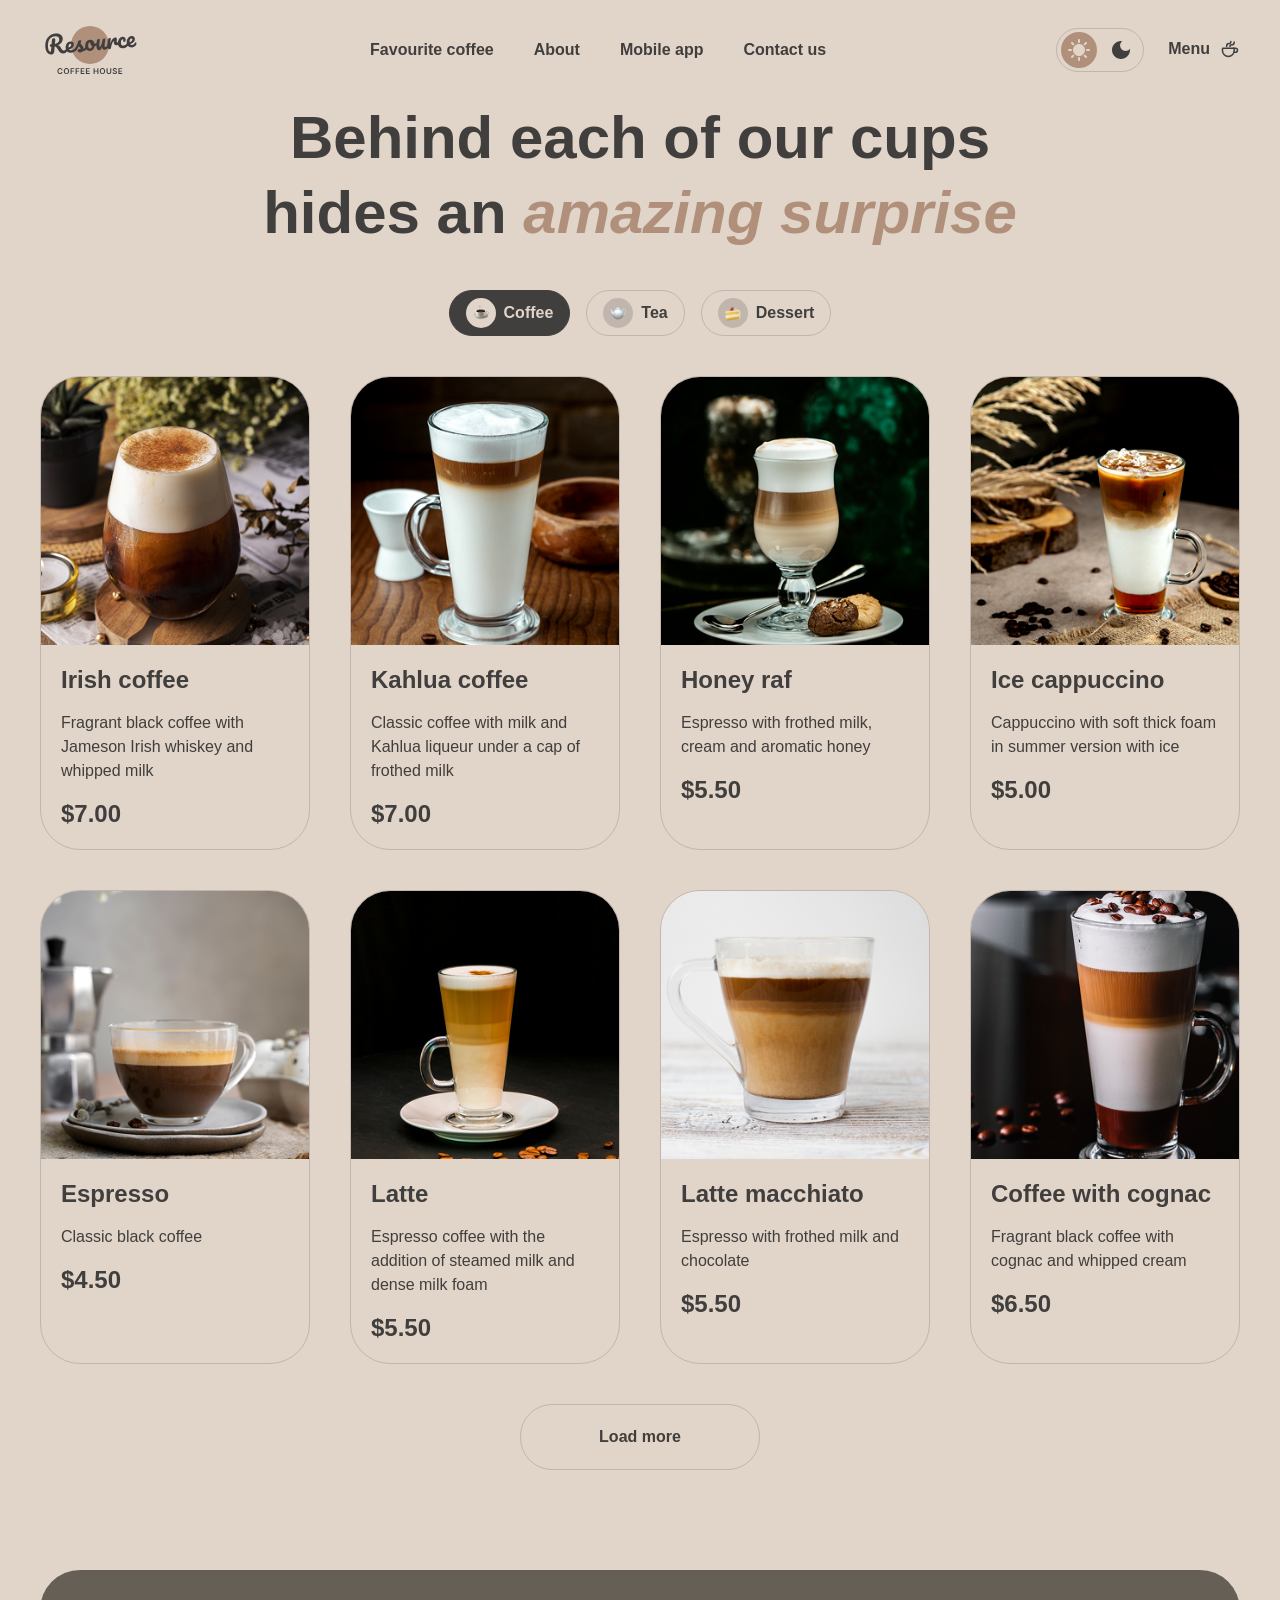
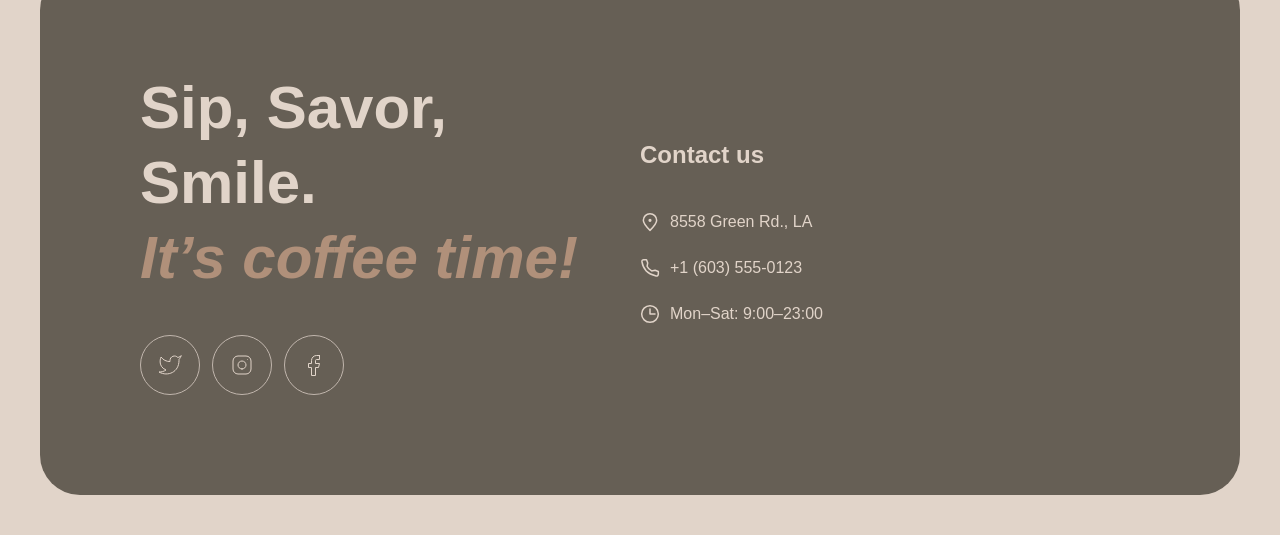
==== catalog.html @ 7840771e "feat: add theme switcher" ====
<!doctype html>
<html lang="en">
  <head>
    <meta charset="UTF-8" />
    <meta name="viewport" content="width=device-width, initial-scale=1.0" />
    <title>Menu</title>
    <link rel="icon" href="favicon.png" type="image/png" />
    <script>
      document.documentElement.dataset.theme =
        localStorage.getItem("theme") ??
        (matchMedia("(prefers-color-scheme: dark)").matches ? "dark" : "light");
    </script>

    <link rel="stylesheet" href="styles/modern-normalize.css" />
    <link rel="stylesheet" href="styles/style.css" />
  </head>
  <body>
    <header class="header container">
      <a href="index.html" class="header_logo">
        <img
          class="header_logo_light"
          src="assets/header/logo-light.svg"
          alt="Coffee House Logo"
        />
        <img
          class="header_logo_dark"
          src="assets/header/logo-dark.svg"
          alt=""
        />
      </a>

      <nav class="header_nav">
        <ul class="header_nav_list">
          <li class="header_nav_item">
            <a href="index.html#favorite-coffee" class="header_nav_link"
              >Favourite coffee</a
            >
          </li>
          <li class="header_nav_item">
            <a href="index.html#about" class="header_nav_link">About</a>
          </li>
          <li class="header_nav_item">
            <a href="index.html#mobile-app" class="header_nav_link"
              >Mobile app</a
            >
          </li>
          <li class="header_nav_item">
            <a href="index.html#contacts" class="header_nav_link">Contact us</a>
          </li>
        </ul>
      </nav>

      <div class="header_controls">
        <div
          class="header_theme_switcher"
          role="radiogroup"
          aria-label="Color theme"
        >
          <button
            type="button"
            role="radio"
            aria-checked="true"
            class="header_theme_switcher_btn light_theme_btn"
            aria-label="Light theme"
          >
            <svg
              width="22"
              height="22"
              viewBox="0 0 22 22"
              fill="none"
              xmlns="http://www.w3.org/2000/svg"
            >
              <path
                d="M10 3V1C10 0.45 10.45 0 11 0C11.55 0 12 0.45 12 1V3C12 3.55 11.55 4 11 4C10.45 4 10 3.55 10 3ZM17.36 6.05L18.77 4.63C19.16 4.24 19.16 3.61 18.77 3.22C18.38 2.83 17.75 2.83 17.36 3.22L15.95 4.64C15.56 5.03 15.56 5.66 15.95 6.05C16.34 6.44 16.97 6.44 17.36 6.05ZM21 10H19C18.45 10 18 10.45 18 11C18 11.55 18.45 12 19 12H21C21.55 12 22 11.55 22 11C22 10.45 21.55 10 21 10ZM11 18C10.45 18 10 18.45 10 19V21C10 21.55 10.45 22 11 22C11.55 22 12 21.55 12 21V19C12 18.45 11.55 18 11 18ZM4.64 6.05L3.22 4.64C2.83 4.25 2.83 3.61 3.22 3.23C3.61 2.85 4.25 2.84 4.63 3.23L6.04 4.64C6.43 5.03 6.43 5.67 6.04 6.05C5.65 6.43 5.02 6.44 4.64 6.05ZM15.95 15.95C15.56 16.34 15.56 16.98 15.95 17.36L17.36 18.77C17.75 19.16 18.39 19.16 18.77 18.77C19.16 18.38 19.16 17.74 18.77 17.36L17.36 15.95C16.98 15.56 16.34 15.56 15.95 15.95ZM1 12H3C3.55 12 4 11.55 4 11C4 10.45 3.55 10 3 10H1C0.45 10 0 10.45 0 11C0 11.55 0.45 12 1 12ZM4.64 18.78L6.05 17.37C6.44 16.98 6.44 16.34 6.05 15.96C5.66 15.58 5.02 15.57 4.64 15.96L3.23 17.37C2.84 17.76 2.84 18.4 3.23 18.78C3.61 19.17 4.25 19.17 4.64 18.78ZM11 5C7.69 5 5 7.69 5 11C5 14.31 7.69 17 11 17C14.31 17 17 14.31 17 11C17 7.69 14.31 5 11 5Z"
                fill="currentColor"
              />
            </svg>
          </button>
          <button
            type="button"
            role="radio"
            aria-checked="false"
            class="header_theme_switcher_btn dark_theme_btn"
            aria-label="Dark theme"
          >
            <svg
              width="18"
              height="18"
              viewBox="0 0 18 18"
              fill="none"
              xmlns="http://www.w3.org/2000/svg"
            >
              <path
                d="M9 0C4.03 0 0 4.03 0 9C0 13.97 4.03 18 9 18C13.97 18 18 13.97 18 9C18 8.54 17.96 8.08 17.9 7.64C16.92 9.01 15.32 9.9 13.5 9.9C10.52 9.9 8.1 7.48 8.1 4.5C8.1 2.69 8.99 1.08 10.36 0.0999999C9.92 0.0399999 9.46 0 9 0Z"
                fill="currentColor"
              />
            </svg>
          </button>
        </div>

        <a href="catalog.html" class="header_menu_btn">
          <span class="menu_btn_text">Menu</span>
          <svg
            xmlns="http://www.w3.org/2000/svg"
            width="20"
            height="20"
            viewBox="0 0 20 20"
            fill="none"
          >
            <path
              d="M14.167 9.76667V11.6667C14.167 14.8883 11.5553 17.5 8.33366 17.5C5.112 17.5 2.50033 14.8883 2.50033 11.6667V9.76667C2.50033 9.4353 2.76896 9.16667 3.10033 9.16667H13.567C13.8984 9.16667 14.167 9.4353 14.167 9.76667Z"
              stroke="currentColor"
              stroke-width="1.5"
              stroke-linecap="round"
              stroke-linejoin="round"
            />
            <path
              d="M10.0003 7.50008C10.0003 6.66675 10.5956 5.83341 11.786 5.83341C13.101 5.83341 14.167 4.76743 14.167 3.45246V2.91675"
              stroke="currentColor"
              stroke-width="1.5"
              stroke-linecap="round"
              stroke-linejoin="round"
            />
            <path
              d="M6.66634 7.5V7.08333C6.66634 5.70262 7.78563 4.58333 9.16634 4.58333C10.0868 4.58333 10.833 3.83714 10.833 2.91667V2.5"
              stroke="currentColor"
              stroke-width="1.5"
              stroke-linecap="round"
              stroke-linejoin="round"
            />
            <path
              d="M13.333 9.16675H15.4163C16.5669 9.16675 17.4997 10.0995 17.4997 11.2501C17.4997 12.4007 16.5669 13.3334 15.4163 13.3334H14.1663"
              stroke="currentColor"
              stroke-width="1.5"
              stroke-linecap="round"
              stroke-linejoin="round"
            />
          </svg>
        </a>

        <button type="button" class="header_burger_btn" aria-label="Open menu">
          <svg
            width="42"
            height="42"
            viewBox="1 1 42 42"
            fill="none"
            xmlns="http://www.w3.org/2000/svg"
          >
            <path
              d="M14 18H30"
              stroke="currentColor"
              stroke-width="1.5"
              stroke-linecap="round"
              stroke-linejoin="round"
            />
            <path
              d="M14 26H30"
              stroke="currentColor"
              stroke-width="1.5"
              stroke-linecap="round"
              stroke-linejoin="round"
            />
          </svg>
        </button>
      </div>
    </header>

    <main class="main container">
      <section class="catalog">
        <h1 class="catalog_title">
          Behind each of our cups hides an
          <em class="accent">amazing surprise</em>
        </h1>
        <div class="catalog_tabs" role="tablist" aria-label="Menu categories">
          <button type="button" class="tab" role="tab" aria-selected="true">
            <span class="tab_icon"><img src="assets/menu/icons/coffee.png" alt="" /></span>
            Coffee
          </button>
          <button type="button" class="tab" role="tab" aria-selected="false">
            <span class="tab_icon"><img src="assets/menu/icons/tea.png" alt="" /></span>
            Tea
          </button>
          <button type="button" class="tab" role="tab" aria-selected="false">
            <span class="tab_icon"><img src="assets/menu/icons/dessert.png" alt="" /></span>
            Dessert
          </button>
        </div>
        <div class="catalog_grid">
          <article class="card">
            <img
              class="card_img"
              src="assets/menu/coffee-1.png"
              alt="Irish coffee"
            />
            <h3 class="card_name">Irish coffee</h3>
            <p class="card_text">
              Fragrant black coffee with Jameson Irish whiskey and whipped milk
            </p>
            <p class="card_price">$7.00</p>
          </article>
          <article class="card">
            <img
              class="card_img"
              src="assets/menu/coffee-2.png"
              alt="Kahlua coffee"
            />
            <h3 class="card_name">Kahlua coffee</h3>
            <p class="card_text">
              Classic coffee with milk and Kahlua liqueur under a cap of frothed
              milk
            </p>
            <p class="card_price">$7.00</p>
          </article>
          <article class="card">
            <img
              class="card_img"
              src="assets/menu/coffee-3.png"
              alt="Honey raf"
            />
            <h3 class="card_name">Honey raf</h3>
            <p class="card_text">
              Espresso with frothed milk, cream and aromatic honey
            </p>
            <p class="card_price">$5.50</p>
          </article>
          <article class="card">
            <img
              class="card_img"
              src="assets/menu/coffee-4.png"
              alt="Ice cappuccino"
            />
            <h3 class="card_name">Ice cappuccino</h3>
            <p class="card_text">
              Cappuccino with soft thick foam in summer version with ice
            </p>
            <p class="card_price">$5.00</p>
          </article>
          <article class="card">
            <img
              class="card_img"
              src="assets/menu/coffee-5.png"
              alt="Espresso"
            />
            <h3 class="card_name">Espresso</h3>
            <p class="card_text">Classic black coffee</p>
            <p class="card_price">$4.50</p>
          </article>
          <article class="card">
            <img class="card_img" src="assets/menu/coffee-6.png" alt="Latte" />
            <h3 class="card_name">Latte</h3>
            <p class="card_text">
              Espresso coffee with the addition of steamed milk and dense milk
              foam
            </p>
            <p class="card_price">$5.50</p>
          </article>
          <article class="card">
            <img
              class="card_img"
              src="assets/menu/coffee-7.png"
              alt="Latte macchiato"
            />
            <h3 class="card_name">Latte macchiato</h3>
            <p class="card_text">Espresso with frothed milk and chocolate</p>
            <p class="card_price">$5.50</p>
          </article>
          <article class="card">
            <img
              class="card_img"
              src="assets/menu/coffee-8.png"
              alt="Coffee with cognac"
            />
            <h3 class="card_name">Coffee with cognac</h3>
            <p class="card_text">
              Fragrant black coffee with cognac and whipped cream
            </p>
            <p class="card_price">$6.50</p>
          </article>
        </div>
        <button type="button" class="catalog_more">Load more</button>
      </section>
    </main>

    <footer class="footer" id="contacts">
      <div class="first_column">
        <div class="title">Sip, Savor, Smile.</div>
        <div class="sub_title">It’s coffee time!</div>

        <ul class="social_list">
          <li class="social_item">
            <a
              href="https://twitter.com"
              target="_blank"
              aria-label="Twitter"
              class="social_link"
              ><svg
                xmlns="http://www.w3.org/2000/svg"
                width="24"
                height="24"
                viewBox="0 0 24 24"
                fill="none"
              >
                <path
                  d="M23 3.01006C23 3.01006 20.9821 4.20217 19.86 4.54006C19.2577 3.84757 18.4573 3.35675 17.567 3.13398C16.6767 2.91122 15.7395 2.96725 14.8821 3.29451C14.0247 3.62177 13.2884 4.20446 12.773 4.96377C12.2575 5.72309 11.9877 6.62239 12 7.54006V8.54006C10.2426 8.58562 8.50127 8.19587 6.93101 7.4055C5.36074 6.61513 4.01032 5.44869 3 4.01006C3 4.01006 -1 13.0101 8 17.0101C5.94053 18.408 3.48716 19.109 1 19.0101C10 24.0101 21 19.0101 21 7.51006C20.9991 7.23151 20.9723 6.95365 20.92 6.68006C21.9406 5.67355 23 3.01006 23 3.01006Z"
                  stroke="#E1D4C9"
                  stroke-linecap="round"
                  stroke-linejoin="round"
                /></svg
            ></a>
          </li>
          <li class="social_item">
            <a
              href="https://www.instagram.com"
              target="_blank"
              aria-label="Instagram"
              class="social_link"
              ><svg
                xmlns="http://www.w3.org/2000/svg"
                width="24"
                height="24"
                viewBox="0 0 24 24"
                fill="none"
              >
                <path
                  d="M12 16C14.2091 16 16 14.2091 16 12C16 9.79086 14.2091 8 12 8C9.79086 8 8 9.79086 8 12C8 14.2091 9.79086 16 12 16Z"
                  stroke="#E1D4C9"
                  stroke-linecap="round"
                  stroke-linejoin="round"
                />
                <path
                  d="M3 16V8C3 5.23858 5.23858 3 8 3H16C18.7614 3 21 5.23858 21 8V16C21 18.7614 18.7614 21 16 21H8C5.23858 21 3 18.7614 3 16Z"
                  stroke="#E1D4C9"
                />
                <path
                  d="M17.5 6.51L17.51 6.49889"
                  stroke="#E1D4C9"
                  stroke-linecap="round"
                  stroke-linejoin="round"
                /></svg
            ></a>
          </li>
          <li class="social_item">
            <a
              href="https://www.facebook.com"
              target="_blank"
              aria-label="Facebook"
              class="social_link"
              ><svg
                xmlns="http://www.w3.org/2000/svg"
                width="12"
                height="21"
                viewBox="0 0 12 21"
                fill="none"
              >
                <path
                  d="M11.5 0.5H8.5C7.17392 0.5 5.90215 1.02678 4.96447 1.96447C4.02678 2.90215 3.5 4.17392 3.5 5.5V8.5H0.5V12.5H3.5V20.5H7.5V12.5H10.5L11.5 8.5H7.5V5.5C7.5 5.23478 7.60536 4.98043 7.79289 4.79289C7.98043 4.60536 8.23478 4.5 8.5 4.5H11.5V0.5Z"
                  stroke="#E1D4C9"
                  stroke-linecap="round"
                  stroke-linejoin="round"
                /></svg
            ></a>
          </li>
        </ul>
      </div>
      <div class="second_column">
        <div class="contacts_title">Contact us</div>
        <ul class="contacts_list">
          <li class="contacts_item">
            <a
              href="https://maps.google.com/?q=8558+Green+Rd.,+LA"
              target="_blank"
              class="contacts_link"
              ><svg
                xmlns="http://www.w3.org/2000/svg"
                width="20"
                height="20"
                viewBox="0 0 20 20"
                fill="none"
              >
                <path
                  d="M16.6663 8.33329C16.6663 12.0152 9.99967 18.3333 9.99967 18.3333C9.99967 18.3333 3.33301 12.0152 3.33301 8.33329C3.33301 4.65139 6.31778 1.66663 9.99967 1.66663C13.6816 1.66663 16.6663 4.65139 16.6663 8.33329Z"
                  stroke="#E1D4C9"
                  stroke-width="1.5"
                />
                <path
                  d="M10.0003 9.16667C10.4606 9.16667 10.8337 8.79357 10.8337 8.33333C10.8337 7.8731 10.4606 7.5 10.0003 7.5C9.54009 7.5 9.16699 7.8731 9.16699 8.33333C9.16699 8.79357 9.54009 9.16667 10.0003 9.16667Z"
                  fill="#E1D4C9"
                  stroke="#E1D4C9"
                  stroke-width="1.5"
                  stroke-linecap="round"
                  stroke-linejoin="round"
                />
              </svg>
              <span class="contacts_text">8558 Green Rd., LA</span></a
            >
          </li>
          <li class="contacts_item">
            <a href="tel:+380000000000" class="contacts_link"
              ><svg
                xmlns="http://www.w3.org/2000/svg"
                width="20"
                height="20"
                viewBox="0 0 20 20"
                fill="none"
              >
                <path
                  d="M15.0984 12.2516L11.6665 12.9166C9.34845 11.7531 7.91654 10.4166 7.08321 8.33329L7.72483 4.89154L6.51197 1.66663L3.72946 1.66663C2.60191 1.66663 1.71466 2.59958 1.90108 3.71161C2.29888 6.08454 3.37231 10.0391 6.24987 12.9166C9.27338 15.9401 13.5661 17.3318 16.1378 17.9288C17.299 18.1983 18.3332 17.2908 18.3332 16.0988L18.3332 13.4843L15.0984 12.2516Z"
                  stroke="#E1D4C9"
                  stroke-width="1.5"
                  stroke-linecap="round"
                  stroke-linejoin="round"
                /></svg
              ><span class="contacts_text">+1 (603) 555-0123</span></a
            >
          </li>
          <li class="contacts_item">
            <svg
              xmlns="http://www.w3.org/2000/svg"
              width="20"
              height="20"
              viewBox="0 0 20 20"
              fill="none"
            >
              <g clip-path="url(#clip0_217_1736)">
                <path
                  d="M10 5L10 10L15 10"
                  stroke="#E1D4C9"
                  stroke-width="1.5"
                  stroke-linecap="round"
                  stroke-linejoin="round"
                />
                <path
                  d="M10.0003 18.3333C14.6027 18.3333 18.3337 14.6023 18.3337 9.99996C18.3337 5.39759 14.6027 1.66663 10.0003 1.66663C5.39795 1.66663 1.66699 5.39759 1.66699 9.99996C1.66699 14.6023 5.39795 18.3333 10.0003 18.3333Z"
                  stroke="#E1D4C9"
                  stroke-width="1.5"
                  stroke-linecap="round"
                  stroke-linejoin="round"
                />
              </g>
              <defs>
                <clipPath id="clip0_217_1736">
                  <rect width="20" height="20" fill="white" />
                </clipPath>
              </defs></svg
            ><span class="contacts_text">Mon–Sat: 9:00–23:00</span>
          </li>
        </ul>
      </div>
    </footer>
    <script src="js/theme.js"></script>
  </body>
</html>
---- styles/style.css ----
/* normalize margins */
h1,
h2,
h3,
h4,
p {
  margin: 0;
}

button {
  padding: 0;
}

/* Light theme - default */
:root {
  /* text */
  --text-primary: #403f3d;
  --text-inverse: #e1d4c9;
  --text-accent: #b0907a;

  /* bg */
  --bg-page: #e1d4c9;
  --bg-container: #665f55;
  --bg-overlay: rgba(64, 63, 61, 0.8);

  /* border */
  --border-primary: #c1b6ad;
  --border-inverse: #665f55;

  /* typography */
  --font-main: "Inter", sans-serif;
  --fw-normal: 400;
  --fw-semibold: 600;

  --fs-h1: 72px;
  --lh-h1: 105%;
  --fs-h2: 60px;
  --lh-h2: 125%;
  --fs-h3: 24px;
  --lh-h3: 125%;
  --fs-body: 16px;
  --lh-body: 150%;
  --fs-caption: 10px;
  --lh-caption: 140%;
  --fs-burger: 32px;
  --lh-burger: 125%;

  color-scheme: light;
}

/* dark */
[data-theme="dark"] {
  --text-primary: #e1d4c9;
  --text-inverse: #e1d4c9;
  --text-accent: #b0907a;

  --bg-page: #292826;
  --bg-container: #403f3d;
  --bg-overlay: rgba(41, 40, 38, 0.8);

  --border-primary: #665f55;
  --border-inverse: #c1b6ad;

  color-scheme: dark;
}

html {
  scroll-behavior: smooth;
}

body {
  font-family: var(--font-main);
  font-weight: var(--fw-normal);
  background-color: var(--bg-page);
  color: var(--text-primary);
}

.container {
  max-width: 1440px;
  margin: 0 auto;
  padding: 0 40px;
}

/* Header */

header {
  display: flex;
  justify-content: space-between;
  align-items: center;
  height: 100px;
}

.header_logo img {
  width: 100px;
  display: block;
}

.header_logo img.header_logo_dark {
  display: none;
}

[data-theme="dark"] .header_logo img.header_logo_light {
  display: none;
}

[data-theme="dark"] .header_logo img.header_logo_dark {
  display: block;
}

.header_nav ul {
  display: flex;
  list-style: none;
  gap: 40px;
  padding: 0;
  margin: 0;
}

header .header_nav ul li a {
  text-decoration: none;
  color: var(--text-primary);
  font-size: var(--fs-body);
  line-height: var(--lh-body);
  font-weight: var(--fw-semibold);
}

header .header_nav ul li a:hover {
  text-decoration: underline;
  text-decoration-thickness: 2px;
  text-underline-offset: 5px;
}

.header_controls {
  display: flex;
  align-items: center;
  gap: 24px;
}

header .header_theme_switcher {
  display: flex;
  justify-content: space-between;
  border: 1px solid var(--border-primary);
  border-radius: 22px;
  align-items: center;
  width: 88px;
  height: 44px;
  padding: 4px;
}

header .header_theme_switcher button {
  display: grid;
  place-items: center;
  width: 36px;
  height: 36px;
  border-radius: 50%;
  background-color: transparent;
  border: none;
  color: var(--text-primary);
  cursor: pointer;
  transition:
    background-color 0.3s,
    color 0.3s;
}

header .header_theme_switcher button:hover:not([aria-checked="true"]) {
  background-color: var(--bg-container);
  color: var(--text-inverse);
}

header .header_theme_switcher button[aria-checked="true"] {
  background-color: var(--text-accent);
  color: var(--text-inverse);
}

.header_menu_btn {
  display: flex;
  align-items: center;
  gap: 10px;
  color: var(--text-primary);
  text-decoration: none;
  border-bottom: 2px solid transparent;
}

.header_menu_btn:hover {
  border-bottom-color: currentColor;
}

.menu_btn_text {
  font-size: var(--fs-body);
  line-height: var(--lh-body);
  font-weight: var(--fw-semibold);
}

/* Footer */

.footer {
  display: flex;
  justify-content: space-between;
  min-height: 450px;
  width: calc(100% - 80px);
  max-width: 1360px;
  margin: 100px auto 40px auto;
  background-color: var(--bg-container);
  border-radius: 40px;
  align-items: center;
  padding: 100px;
}

footer .first_column,
footer .second_column {
  width: 530px;
}

footer .first_column .title {
  font-size: var(--fs-h2);
  line-height: var(--lh-h2);
  font-weight: var(--fw-semibold);
  color: var(--text-inverse);
}

footer .first_column .sub_title {
  font-size: var(--fs-h2);
  line-height: var(--lh-h2);
  font-weight: var(--fw-semibold);
  font-style: italic;
  color: var(--text-accent);
}

.contacts_title {
  font-size: var(--fs-h3);
  line-height: var(--lh-h3);
  font-weight: var(--fw-semibold);
  color: var(--text-inverse);
}

.contacts_list {
  display: flex;
  flex-direction: column;
  gap: 20px;
  margin: 40px 0 0;
  padding: 0;
  list-style: none;
}

.contacts_item {
  display: flex;
  align-items: center;
  gap: 10px;
  color: var(--text-inverse);
}

.contacts_link {
  display: flex;
  align-items: center;
  gap: 10px;
  color: var(--text-inverse);
  text-decoration: none;
  border-bottom: 2px solid transparent;
}

.contacts_link:hover {
  border-bottom-color: currentColor;
}

.contacts_text {
  font-size: var(--fs-body);
  line-height: var(--lh-body);
}

.social_list {
  display: flex;
  list-style: none;
  gap: 12px;
  margin: 40px 0 0;
  padding: 0;
}

.social_list li a {
  display: grid;
  place-items: center;
  border: 1px solid var(--border-primary);
  border-radius: 50%;
  width: 60px;
  height: 60px;
  transition:
    background-color 0.3s,
    border-color 0.3s;
}

.social_list li a:hover {
  background-color: var(--text-accent);
  border-color: var(--text-accent);
}

/* Hero */

.hero {
  display: flex;
  flex-direction: column;
  align-items: flex-start;
  gap: 40px;
  padding: 100px;
  border-radius: 40px;
  background: var(--bg-container) url("../assets/hero/hero-bg.jpg") center /
    cover no-repeat;
}

.hero_title {
  width: 100%;
  max-width: 530px;
  font-size: var(--fs-h1);
  line-height: var(--lh-h1);
  font-weight: var(--fw-semibold);
  color: var(--text-inverse);
}

.accent {
  font-style: italic;
  color: var(--text-accent);
}

.hero_text {
  width: 100%;
  max-width: 530px;
  font-size: var(--fs-body);
  line-height: var(--lh-body);
  color: var(--text-inverse);
}

.hero_btn {
  padding: 20px 78px;
  border-radius: 32px;
  background-color: #e1d4c9;
  color: #403f3d;
  font-size: var(--fs-body);
  line-height: var(--lh-body);
  font-weight: var(--fw-semibold);
  text-decoration: none;
  cursor: pointer;
}

/* Slider */

.slider {
  display: flex;
  flex-direction: column;
  align-items: center;
  margin-top: 100px;
}

.slider_title {
  font-size: var(--fs-h2);
  line-height: var(--lh-h2);
  font-weight: var(--fw-semibold);
  color: var(--text-primary);
  text-align: center;
}

.slider_box {
  display: flex;
  justify-content: space-between;
  align-items: center;
  width: 100%;
  margin-top: 40px;
}

.slider_card {
  display: flex;
  flex-direction: column;
  align-items: center;
  width: 480px;
  text-align: center;
}

.slider_img {
  width: 480px;
  height: 480px;
}

.slider_name {
  margin-top: 20px;
  font-size: var(--fs-h3);
  line-height: var(--lh-h3);
  font-weight: var(--fw-semibold);
  color: var(--text-primary);
}

.slider_text {
  margin-top: 16px;
  font-size: var(--fs-body);
  line-height: var(--lh-body);
  color: var(--text-primary);
}

.slider_price {
  margin-top: 16px;
  font-size: var(--fs-h3);
  line-height: var(--lh-h3);
  font-weight: var(--fw-semibold);
  color: var(--text-primary);
}

.slider_arrow {
  display: grid;
  place-items: center;
  width: 60px;
  height: 60px;
  flex-shrink: 0;
  border: 1px solid var(--border-inverse);
  border-radius: 50%;
  background-color: transparent;
  color: var(--text-primary);
  cursor: pointer;
  transition:
    background-color 0.3s,
    border-color 0.3s,
    color 0.3s;
}

.slider_arrow svg {
  width: 100%;
  height: 100%;
  display: block;
}

.slider_arrow:hover {
  background-color: var(--bg-container);
  border-color: var(--bg-container);
  color: var(--text-inverse);
}

.slider_pagination {
  display: flex;
  gap: 12px;
  margin-top: 40px;
}

.slider_control {
  width: 40px;
  height: 4px;
  border-radius: 2px;
  background-color: var(--border-primary);
}

.slider_control-active {
  background-color: var(--text-primary);
}

/* About */

.about {
  margin-top: 100px;
}

.about_title {
  font-size: var(--fs-h2);
  line-height: var(--lh-h2);
  font-weight: var(--fw-semibold);
  color: var(--text-primary);
}

.about_gallery {
  display: flex;
  gap: 40px;
  margin-top: 40px;
}

.about_column {
  display: flex;
  flex-direction: column;
  gap: 40px;
  flex: 1;
}

.about_img {
  display: block;
  width: 100%;
  object-fit: cover;
  border-radius: 20px;
}

.about_img_tall {
  aspect-ratio: 660 / 590;
}

.about_img_short {
  aspect-ratio: 660 / 430;
}

/* App */

.app {
  display: flex;
  justify-content: space-between;
  align-items: center;
  gap: 100px;
  margin-top: 100px;
}

.app_content {
  max-width: 630px;
}

.app_title {
  font-size: var(--fs-h2);
  line-height: var(--lh-h2);
  font-weight: var(--fw-semibold);
  color: var(--text-primary);
}

.app_text {
  margin-top: 40px;
  font-size: var(--fs-body);
  line-height: var(--lh-body);
  color: var(--text-primary);
}

.app_buttons {
  display: flex;
  gap: 20px;
  margin-top: 40px;
}

.app_btn {
  display: flex;
  align-items: center;
  gap: 12px;
  width: 200px;
  height: 64px;
  padding: 0 20px;
  border: 1px solid var(--border-primary);
  border-radius: 32px;
  background-color: transparent;
  color: var(--text-primary);
  text-decoration: none;
  transition:
    background-color 0.3s,
    border-color 0.3s,
    color 0.3s;
}

.app_btn:hover {
  background-color: var(--bg-container);
  border-color: var(--bg-container);
  color: var(--text-inverse);
}

.app_btn_icon {
  display: grid;
  place-items: center;
}

.app_btn_labels {
  display: flex;
  flex-direction: column;
}

.app_btn_caption {
  font-size: var(--fs-caption);
  line-height: var(--lh-caption);
}

.app_btn_name {
  font-size: var(--fs-body);
  line-height: var(--lh-body);
  font-weight: var(--fw-semibold);
}

.app_screens {
  width: 630px;
  height: auto;
  aspect-ratio: 1;
  min-width: 0;
  max-width: 100%;
}

/* Catalog */

.catalog_title {
  max-width: 800px;
  margin: 0 auto;
  font-size: var(--fs-h2);
  line-height: var(--lh-h2);
  font-weight: var(--fw-semibold);
  color: var(--text-primary);
  text-align: center;
}

.catalog_tabs {
  display: flex;
  flex-wrap: wrap;
  justify-content: center;
  gap: 16px;
  margin-top: 40px;
}

.tab {
  display: flex;
  align-items: center;
  gap: 8px;
  height: 46px;
  padding: 0 16px;
  border: 1px solid var(--border-primary);
  border-radius: 23px;
  background-color: transparent;
  color: var(--text-primary);
  font-size: var(--fs-body);
  line-height: var(--lh-body);
  font-weight: var(--fw-semibold);
  cursor: pointer;
  transition:
    background-color 0.3s,
    color 0.3s;
}

.tab:hover:not([aria-selected="true"]) {
  background-color: var(--bg-container);
  color: var(--text-inverse);
}

.tab[aria-selected="true"] {
  background-color: var(--text-primary);
  border-color: var(--text-primary);
  color: var(--text-inverse);
}

.tab_icon {
  display: grid;
  place-items: center;
  width: 30px;
  height: 30px;
  border-radius: 50%;
  background-color: var(--border-primary);
}

.tab_icon img {
  display: block;
  width: 16px;
  height: auto;
}

.tab[aria-selected="true"] .tab_icon {
  background-color: var(--text-inverse);
}

.catalog_grid {
  display: grid;
  grid-template-columns: repeat(4, 1fr);
  gap: 40px;
  margin-top: 40px;
}

.card {
  border: 1px solid var(--border-primary);
  border-radius: 40px;
  overflow: hidden;
  padding-bottom: 20px;
  transition: border-color 0.3s;
}

.card:hover {
  border-color: var(--text-accent);
}

.card_img {
  display: block;
  width: 100%;
  aspect-ratio: 1;
  object-fit: cover;
}

.card_name {
  margin-top: 20px;
  padding: 0 20px;
  font-size: var(--fs-h3);
  line-height: var(--lh-h3);
  font-weight: var(--fw-semibold);
  color: var(--text-primary);
}

.card_text {
  margin-top: 16px;
  padding: 0 20px;
  font-size: var(--fs-body);
  line-height: var(--lh-body);
  color: var(--text-primary);
}

.card_price {
  margin-top: 16px;
  padding: 0 20px;
  font-size: var(--fs-h3);
  line-height: var(--lh-h3);
  font-weight: var(--fw-semibold);
  color: var(--text-primary);
}

.catalog_more {
  display: block;
  margin: 40px auto 0;
  padding: 20px 78px;
  border: 1px solid var(--border-primary);
  border-radius: 32px;
  background-color: transparent;
  color: var(--text-primary);
  font-size: var(--fs-body);
  line-height: var(--lh-body);
  font-weight: var(--fw-semibold);
  cursor: pointer;
  transition:
    background-color 0.3s,
    border-color 0.3s,
    color 0.3s;
}

.catalog_more:hover {
  background-color: var(--bg-container);
  border-color: var(--bg-container);
  color: var(--text-inverse);
}

/* adaptive */

.header_burger_btn {
  display: none;
  place-items: center;
  width: 44px;
  height: 44px;
  border: 1px solid var(--border-inverse);
  border-radius: 50%;
  background-color: transparent;
  color: var(--text-primary);
  cursor: pointer;
}

@media (max-width: 768px) {
  .header_nav,
  .header_menu_btn {
    display: none;
  }

  .header_burger_btn {
    display: grid;
  }

  header .header_theme_switcher {
    width: 104px;
    height: 52px;
    border-radius: 26px;
  }

  header .header_theme_switcher button {
    width: 44px;
    height: 40px;
    border-radius: 20px;
  }

  .hero {
    padding: 100px 60px;
  }

  .slider_card {
    width: min(480px, 100%);
    min-width: 0;
  }

  .slider_img {
    width: 100%;
    height: auto;
    aspect-ratio: 1;
  }

  .hero_title {
    font-size: clamp(42px, 9.5vw, 72px);
  }

  .footer {
    flex-direction: column;
    justify-content: flex-start;
    align-items: stretch;
    gap: 100px;
    padding: 100px 60px 80px;
  }

  footer .first_column,
  footer .second_column {
    width: 100%;
  }

  .app {
    flex-direction: column;
    align-items: flex-start;
    gap: 40px;
  }

  .app_screens {
    width: 100%;
    height: auto;
  }

  .catalog_grid {
    grid-template-columns: repeat(2, 1fr);
  }
}

@media (max-width: 430px) {
  :root {
    --fs-h1: 42px;
    --lh-h1: 115%;
    --fs-h2: 32px;
  }

  .container {
    padding: 0 16px;
  }

  .header_controls {
    gap: 12px;
  }

  .app_buttons {
    flex-direction: column;
  }

  .catalog_grid {
    grid-template-columns: 1fr;
  }
}

@media (max-width: 380px) {
  .slider_arrow {
    display: none;
  }

  .slider_card {
    width: 100%;
  }

  .slider_img {
    width: 100%;
    height: auto;
  }

  .about_gallery {
    flex-direction: column;
  }

  .about_img {
    aspect-ratio: 5 / 7;
  }

  .about_img_short {
    display: none;
  }

  .hero {
    padding: 60px 16px;
  }

  .footer {
    width: calc(100% - 32px);
    padding: 60px 16px 64px;
  }
}
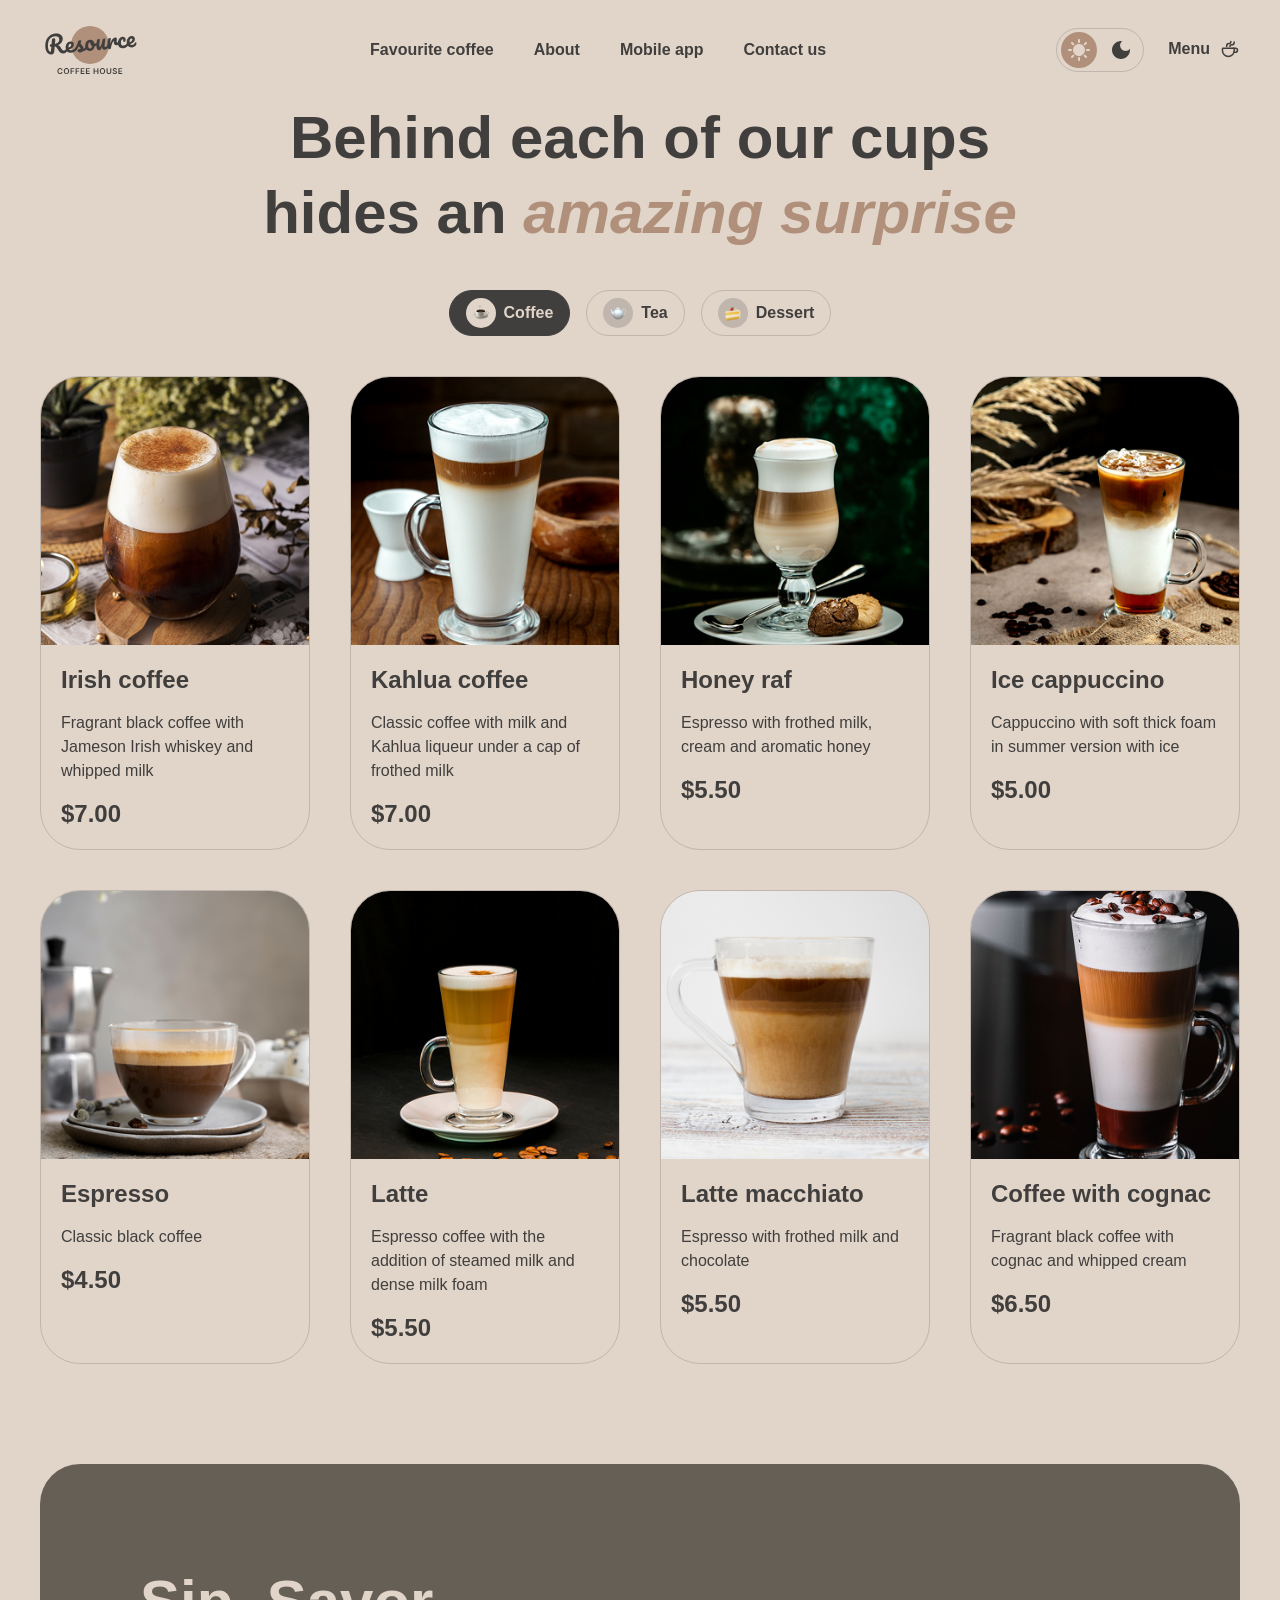
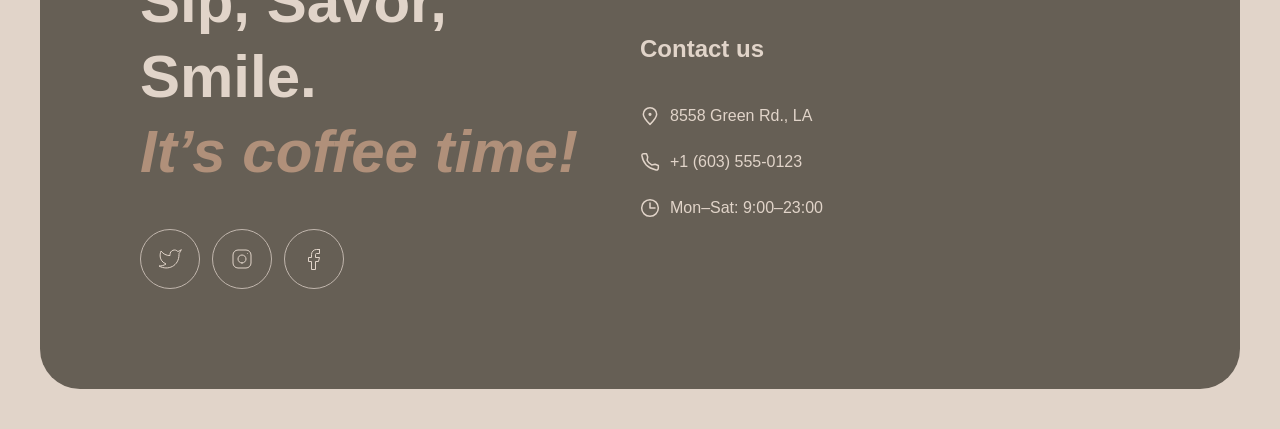
==== commit 5d2d4a96: "refactor: remove load more btn on desktop, insert svg icon instead of text" ====
--- a/catalog.html
+++ b/catalog.html
@@ -171,16 +171,16 @@
           Behind each of our cups hides an
           <em class="accent">amazing surprise</em>
         </h1>
-        <div class="catalog_tabs" role="tablist" aria-label="Menu categories">
-          <button type="button" class="tab" role="tab" aria-selected="true">
+        <div class="catalog_tabs">
+          <button type="button" class="tab" aria-pressed="true">
             <span class="tab_icon"><img src="assets/menu/icons/coffee.png" alt="" /></span>
             Coffee
           </button>
-          <button type="button" class="tab" role="tab" aria-selected="false">
+          <button type="button" class="tab" aria-pressed="false">
             <span class="tab_icon"><img src="assets/menu/icons/tea.png" alt="" /></span>
             Tea
           </button>
-          <button type="button" class="tab" role="tab" aria-selected="false">
+          <button type="button" class="tab" aria-pressed="false">
             <span class="tab_icon"><img src="assets/menu/icons/dessert.png" alt="" /></span>
             Dessert
           </button>
@@ -192,7 +192,7 @@
               src="assets/menu/coffee-1.png"
               alt="Irish coffee"
             />
-            <h3 class="card_name">Irish coffee</h3>
+            <h2 class="card_name">Irish coffee</h2>
             <p class="card_text">
               Fragrant black coffee with Jameson Irish whiskey and whipped milk
             </p>
@@ -204,7 +204,7 @@
               src="assets/menu/coffee-2.png"
               alt="Kahlua coffee"
             />
-            <h3 class="card_name">Kahlua coffee</h3>
+            <h2 class="card_name">Kahlua coffee</h2>
             <p class="card_text">
               Classic coffee with milk and Kahlua liqueur under a cap of frothed
               milk
@@ -217,7 +217,7 @@
               src="assets/menu/coffee-3.png"
               alt="Honey raf"
             />
-            <h3 class="card_name">Honey raf</h3>
+            <h2 class="card_name">Honey raf</h2>
             <p class="card_text">
               Espresso with frothed milk, cream and aromatic honey
             </p>
@@ -229,7 +229,7 @@
               src="assets/menu/coffee-4.png"
               alt="Ice cappuccino"
             />
-            <h3 class="card_name">Ice cappuccino</h3>
+            <h2 class="card_name">Ice cappuccino</h2>
             <p class="card_text">
               Cappuccino with soft thick foam in summer version with ice
             </p>
@@ -241,13 +241,13 @@
               src="assets/menu/coffee-5.png"
               alt="Espresso"
             />
-            <h3 class="card_name">Espresso</h3>
+            <h2 class="card_name">Espresso</h2>
             <p class="card_text">Classic black coffee</p>
             <p class="card_price">$4.50</p>
           </article>
           <article class="card">
             <img class="card_img" src="assets/menu/coffee-6.png" alt="Latte" />
-            <h3 class="card_name">Latte</h3>
+            <h2 class="card_name">Latte</h2>
             <p class="card_text">
               Espresso coffee with the addition of steamed milk and dense milk
               foam
@@ -260,7 +260,7 @@
               src="assets/menu/coffee-7.png"
               alt="Latte macchiato"
             />
-            <h3 class="card_name">Latte macchiato</h3>
+            <h2 class="card_name">Latte macchiato</h2>
             <p class="card_text">Espresso with frothed milk and chocolate</p>
             <p class="card_price">$5.50</p>
           </article>
@@ -270,14 +270,19 @@
               src="assets/menu/coffee-8.png"
               alt="Coffee with cognac"
             />
-            <h3 class="card_name">Coffee with cognac</h3>
+            <h2 class="card_name">Coffee with cognac</h2>
             <p class="card_text">
               Fragrant black coffee with cognac and whipped cream
             </p>
             <p class="card_price">$6.50</p>
           </article>
         </div>
-        <button type="button" class="catalog_more">Load more</button>
+        <button type="button" class="catalog_more" aria-label="Load more">
+          <svg width="24" height="24" viewBox="0 0 24 24" fill="none" xmlns="http://www.w3.org/2000/svg">
+            <path d="M21.8883 13.5C21.1645 18.3113 17.013 22 12 22C6.47715 22 2 17.5228 2 12C2 6.47715 6.47715 2 12 2C16.1006 2 19.6248 4.46819 21.1679 8" stroke="currentColor" stroke-linecap="round" stroke-linejoin="round" />
+            <path d="M17 8H21.4C21.7314 8 22 7.73137 22 7.4V3" stroke="currentColor" stroke-linecap="round" stroke-linejoin="round" />
+          </svg>
+        </button>
       </section>
     </main>
 
--- a/styles/style.css
+++ b/styles/style.css
@@ -612,12 +612,12 @@
     color 0.3s;
 }
 
-.tab:hover:not([aria-selected="true"]) {
+.tab:hover:not([aria-pressed="true"]) {
   background-color: var(--bg-container);
   color: var(--text-inverse);
 }
 
-.tab[aria-selected="true"] {
+.tab[aria-pressed="true"] {
   background-color: var(--text-primary);
   border-color: var(--text-primary);
   color: var(--text-inverse);
@@ -638,7 +638,7 @@
   height: auto;
 }
 
-.tab[aria-selected="true"] .tab_icon {
+.tab[aria-pressed="true"] .tab_icon {
   background-color: var(--text-inverse);
 }
 
@@ -695,27 +695,7 @@
 }
 
 .catalog_more {
-  display: block;
-  margin: 40px auto 0;
-  padding: 20px 78px;
-  border: 1px solid var(--border-primary);
-  border-radius: 32px;
-  background-color: transparent;
-  color: var(--text-primary);
-  font-size: var(--fs-body);
-  line-height: var(--lh-body);
-  font-weight: var(--fw-semibold);
-  cursor: pointer;
-  transition:
-    background-color 0.3s,
-    border-color 0.3s,
-    color 0.3s;
-}
-
-.catalog_more:hover {
-  background-color: var(--bg-container);
-  border-color: var(--bg-container);
-  color: var(--text-inverse);
+  display: none;
 }
 
 /* adaptive */
@@ -800,6 +780,29 @@
   .catalog_grid {
     grid-template-columns: repeat(2, 1fr);
   }
+
+  .catalog_more {
+    display: grid;
+    place-items: center;
+    width: 60px;
+    height: 60px;
+    margin: 40px auto 0;
+    border: 1px solid var(--border-inverse);
+    border-radius: 50%;
+    background-color: transparent;
+    color: var(--text-primary);
+    cursor: pointer;
+    transition:
+      background-color 0.3s,
+      border-color 0.3s,
+      color 0.3s;
+  }
+
+  .catalog_more:hover {
+    background-color: var(--bg-container);
+    border-color: var(--bg-container);
+    color: var(--text-inverse);
+  }
 }
 
 @media (max-width: 430px) {
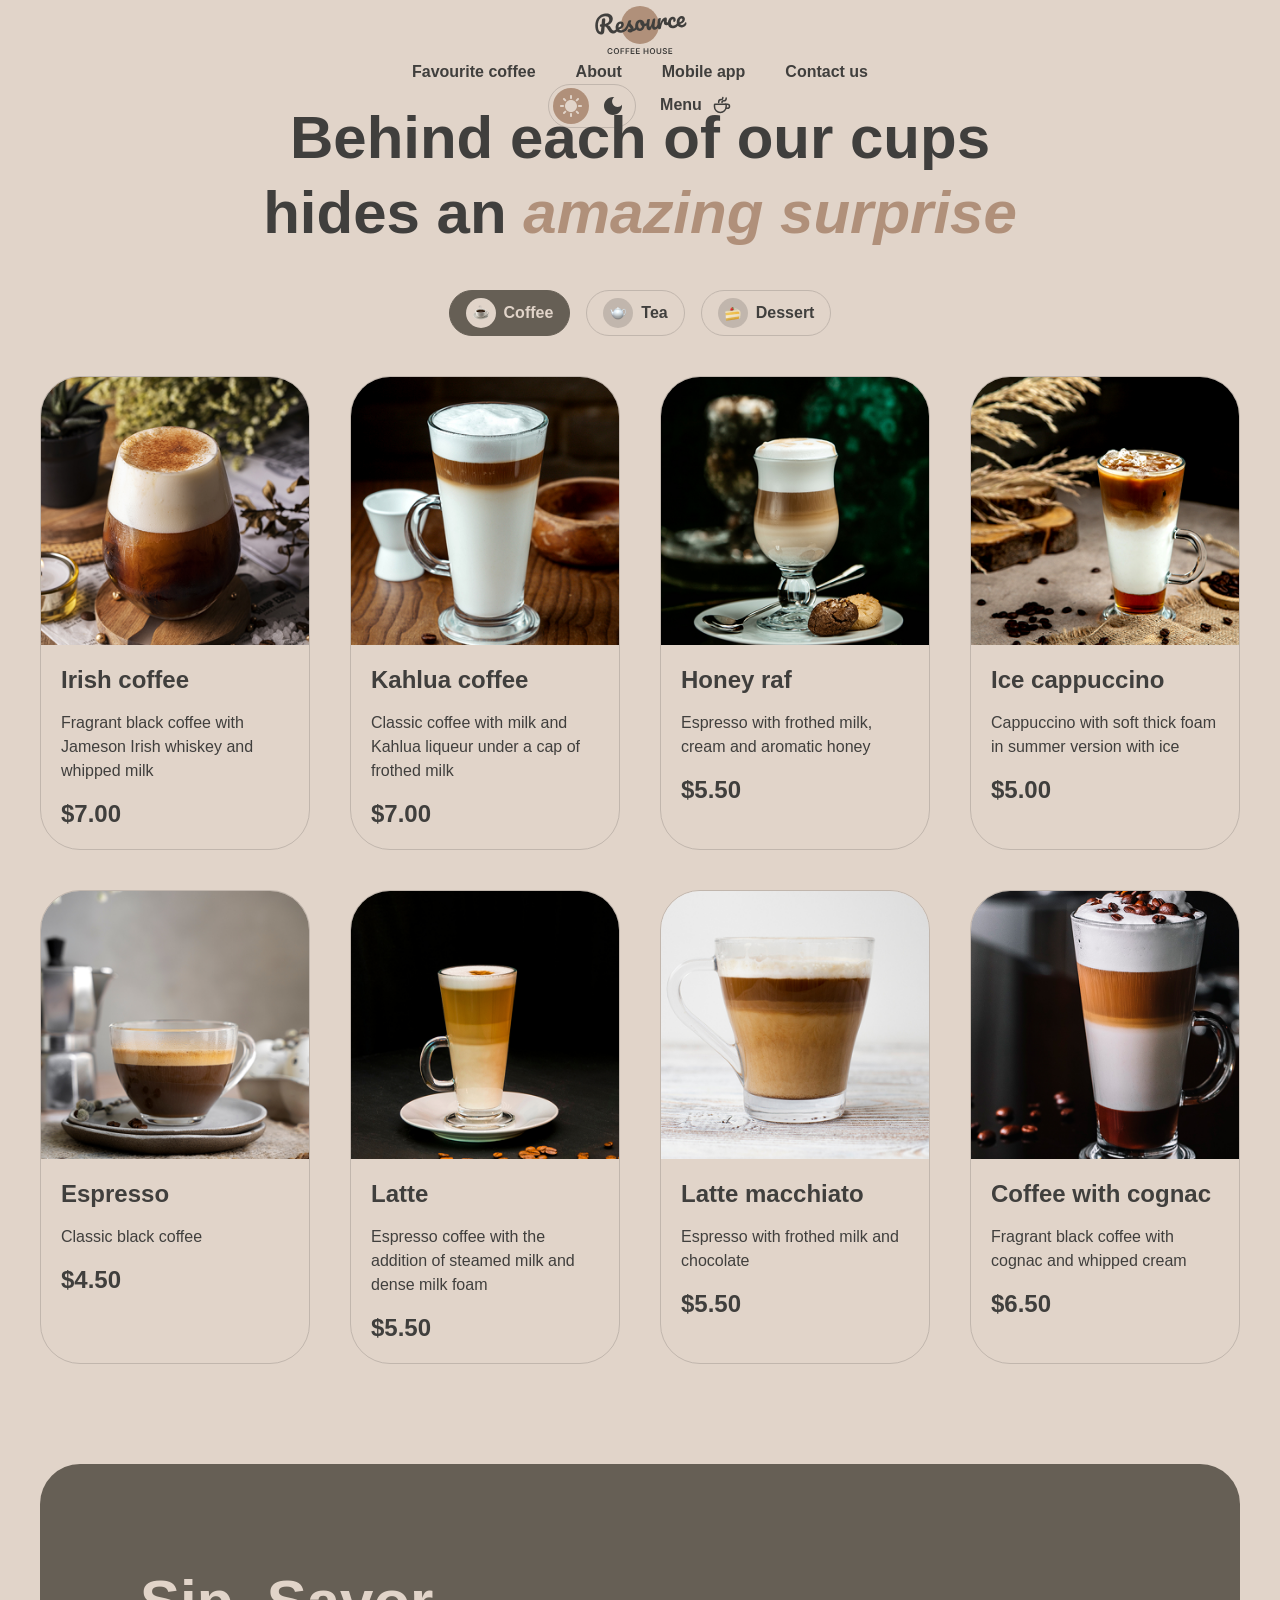
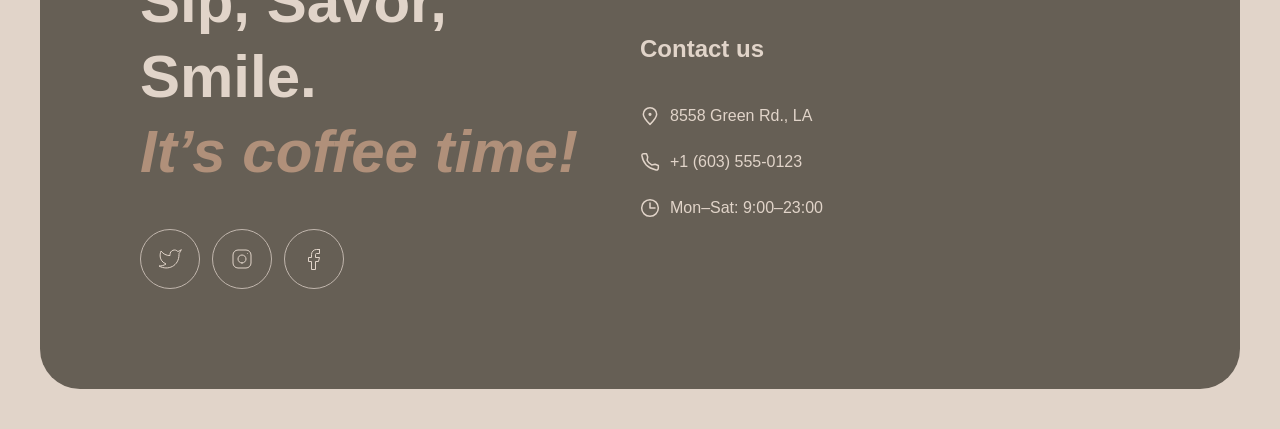
==== commit 0bc49ee3: "feat: add tabs toggle in catalog" ====
--- a/catalog.html
+++ b/catalog.html
@@ -172,115 +172,61 @@
           <em class="accent">amazing surprise</em>
         </h1>
         <div class="catalog_tabs">
-          <button type="button" class="tab" aria-pressed="true">
-            <span class="tab_icon"><img src="assets/menu/icons/coffee.png" alt="" /></span>
+          <button
+            type="button"
+            class="tab"
+            data-category="coffee"
+            aria-pressed="true"
+          >
+            <span class="tab_icon"
+              ><img src="assets/menu/icons/coffee.png" alt=""
+            /></span>
             Coffee
           </button>
-          <button type="button" class="tab" aria-pressed="false">
-            <span class="tab_icon"><img src="assets/menu/icons/tea.png" alt="" /></span>
+          <button
+            type="button"
+            class="tab"
+            data-category="tea"
+            aria-pressed="false"
+          >
+            <span class="tab_icon"
+              ><img src="assets/menu/icons/tea.png" alt=""
+            /></span>
             Tea
           </button>
-          <button type="button" class="tab" aria-pressed="false">
-            <span class="tab_icon"><img src="assets/menu/icons/dessert.png" alt="" /></span>
+          <button
+            type="button"
+            class="tab"
+            data-category="dessert"
+            aria-pressed="false"
+          >
+            <span class="tab_icon"
+              ><img src="assets/menu/icons/dessert.png" alt=""
+            /></span>
             Dessert
           </button>
         </div>
-        <div class="catalog_grid">
-          <article class="card">
-            <img
-              class="card_img"
-              src="assets/menu/coffee-1.png"
-              alt="Irish coffee"
-            />
-            <h2 class="card_name">Irish coffee</h2>
-            <p class="card_text">
-              Fragrant black coffee with Jameson Irish whiskey and whipped milk
-            </p>
-            <p class="card_price">$7.00</p>
-          </article>
-          <article class="card">
-            <img
-              class="card_img"
-              src="assets/menu/coffee-2.png"
-              alt="Kahlua coffee"
-            />
-            <h2 class="card_name">Kahlua coffee</h2>
-            <p class="card_text">
-              Classic coffee with milk and Kahlua liqueur under a cap of frothed
-              milk
-            </p>
-            <p class="card_price">$7.00</p>
-          </article>
-          <article class="card">
-            <img
-              class="card_img"
-              src="assets/menu/coffee-3.png"
-              alt="Honey raf"
-            />
-            <h2 class="card_name">Honey raf</h2>
-            <p class="card_text">
-              Espresso with frothed milk, cream and aromatic honey
-            </p>
-            <p class="card_price">$5.50</p>
-          </article>
-          <article class="card">
-            <img
-              class="card_img"
-              src="assets/menu/coffee-4.png"
-              alt="Ice cappuccino"
-            />
-            <h2 class="card_name">Ice cappuccino</h2>
-            <p class="card_text">
-              Cappuccino with soft thick foam in summer version with ice
-            </p>
-            <p class="card_price">$5.00</p>
-          </article>
-          <article class="card">
-            <img
-              class="card_img"
-              src="assets/menu/coffee-5.png"
-              alt="Espresso"
-            />
-            <h2 class="card_name">Espresso</h2>
-            <p class="card_text">Classic black coffee</p>
-            <p class="card_price">$4.50</p>
-          </article>
-          <article class="card">
-            <img class="card_img" src="assets/menu/coffee-6.png" alt="Latte" />
-            <h2 class="card_name">Latte</h2>
-            <p class="card_text">
-              Espresso coffee with the addition of steamed milk and dense milk
-              foam
-            </p>
-            <p class="card_price">$5.50</p>
-          </article>
-          <article class="card">
-            <img
-              class="card_img"
-              src="assets/menu/coffee-7.png"
-              alt="Latte macchiato"
-            />
-            <h2 class="card_name">Latte macchiato</h2>
-            <p class="card_text">Espresso with frothed milk and chocolate</p>
-            <p class="card_price">$5.50</p>
-          </article>
-          <article class="card">
-            <img
-              class="card_img"
-              src="assets/menu/coffee-8.png"
-              alt="Coffee with cognac"
-            />
-            <h2 class="card_name">Coffee with cognac</h2>
-            <p class="card_text">
-              Fragrant black coffee with cognac and whipped cream
-            </p>
-            <p class="card_price">$6.50</p>
-          </article>
-        </div>
+        <div class="catalog_grid"></div>
         <button type="button" class="catalog_more" aria-label="Load more">
-          <svg width="24" height="24" viewBox="0 0 24 24" fill="none" xmlns="http://www.w3.org/2000/svg">
-            <path d="M21.8883 13.5C21.1645 18.3113 17.013 22 12 22C6.47715 22 2 17.5228 2 12C2 6.47715 6.47715 2 12 2C16.1006 2 19.6248 4.46819 21.1679 8" stroke="currentColor" stroke-linecap="round" stroke-linejoin="round" />
-            <path d="M17 8H21.4C21.7314 8 22 7.73137 22 7.4V3" stroke="currentColor" stroke-linecap="round" stroke-linejoin="round" />
+          <svg
+            width="24"
+            height="24"
+            viewBox="0 0 24 24"
+            fill="none"
+            xmlns="http://www.w3.org/2000/svg"
+          >
+            <path
+              d="M21.8883 13.5C21.1645 18.3113 17.013 22 12 22C6.47715 22 2 17.5228 2 12C2 6.47715 6.47715 2 12 2C16.1006 2 19.6248 4.46819 21.1679 8"
+              stroke="currentColor"
+              stroke-linecap="round"
+              stroke-linejoin="round"
+            />
+            <path
+              d="M17 8H21.4C21.7314 8 22 7.73137 22 7.4V3"
+              stroke="currentColor"
+              stroke-linecap="round"
+              stroke-linejoin="round"
+            />
           </svg>
         </button>
       </section>
@@ -453,5 +399,7 @@
       </div>
     </footer>
     <script src="js/theme.js"></script>
+    <script src="js/catalog.js"></script>
+    <script src="js/menu.js"></script>
   </body>
 </html>
--- a/styles/style.css
+++ b/styles/style.css
@@ -85,9 +85,22 @@
 
 header {
   display: flex;
+  flex-direction: column;
+  align-items: center;
+  height: 100px;
+  background-color: var(--bg-page);
+}
+
+header .header-container {
+  display: flex;
   justify-content: space-between;
   align-items: center;
+  width: 100%;
   height: 100px;
+}
+
+header .mobile-menu {
+  display: none;
 }
 
 .header_logo img {
@@ -116,11 +129,15 @@
 }
 
 header .header_nav ul li a {
-  text-decoration: none;
+  text-decoration: 2px solid transparent underline;
+  text-underline-offset: 5px;
   color: var(--text-primary);
   font-size: var(--fs-body);
   line-height: var(--lh-body);
   font-weight: var(--fw-semibold);
+  transition:
+    text-decoration 0.3s,
+    border-color 0.3s;
 }
 
 header .header_nav ul li a:hover {
@@ -178,6 +195,9 @@
   color: var(--text-primary);
   text-decoration: none;
   border-bottom: 2px solid transparent;
+  transition:
+    border-bottom-color 0.3s,
+    color 0.3s;
 }
 
 .header_menu_btn:hover {
@@ -255,6 +275,7 @@
   color: var(--text-inverse);
   text-decoration: none;
   border-bottom: 2px solid transparent;
+  transition: all 0.3s;
 }
 
 .contacts_link:hover {
@@ -363,6 +384,20 @@
   margin-top: 40px;
 }
 
+.slider_viewport {
+  overflow: hidden;
+  width: 480px;
+}
+
+.slider_track {
+  display: flex;
+  transition: transform 0.5s;
+}
+
+.slider_slide {
+  flex: 0 0 100%;
+}
+
 .slider_card {
   display: flex;
   flex-direction: column;
@@ -618,8 +653,8 @@
 }
 
 .tab[aria-pressed="true"] {
-  background-color: var(--text-primary);
-  border-color: var(--text-primary);
+  background-color: var(--bg-container);
+  border-color: var(--bg-container);
   color: var(--text-inverse);
 }
 
@@ -712,9 +747,19 @@
   cursor: pointer;
 }
 
+@media (max-width: 980px) {
+  .catalog_grid {
+    grid-template-columns: 1fr 1fr;
+  }
+}
+
 @media (max-width: 768px) {
-  .header_nav,
-  .header_menu_btn {
+  header {
+    position: sticky;
+    top: 0;
+  }
+  .header-container .header_nav,
+  .header-container .header_menu_btn {
     display: none;
   }
 
@@ -734,12 +779,43 @@
     border-radius: 20px;
   }
 
+  header .mobile-menu.open {
+    background-color: var(--bg-page);
+    position: absolute;
+    top: 100%;
+    display: flex;
+    width: 100%;
+    min-height: calc(100vh - 100%);
+    top: 100px;
+    flex-direction: column;
+    justify-content: start;
+    align-items: center;
+    gap: 60px;
+    font-size: 32px;
+    font-weight: 600;
+    text-align: center;
+  }
+
+  header .mobile-menu.open ul {
+    display: flex;
+    flex-direction: column;
+    gap: 20px;
+    list-style: none;
+    padding: 0;
+    margin: 0;
+  }
+
   .hero {
     padding: 100px 60px;
   }
 
+  .slider_viewport {
+    width: min(480px, 100%);
+    min-width: 0;
+  }
+
   .slider_card {
-    width: min(480px, 100%);
+    width: 100%;
     min-width: 0;
   }
 
@@ -779,6 +855,10 @@
 
   .catalog_grid {
     grid-template-columns: repeat(2, 1fr);
+  }
+
+  .card:nth-of-type(n + 5) {
+    display: none;
   }
 
   .catalog_more {
@@ -863,4 +943,8 @@
     width: calc(100% - 32px);
     padding: 60px 16px 64px;
   }
-}
+
+  .catalog_grid {
+    grid-template-columns: 3fr;
+  }
+}
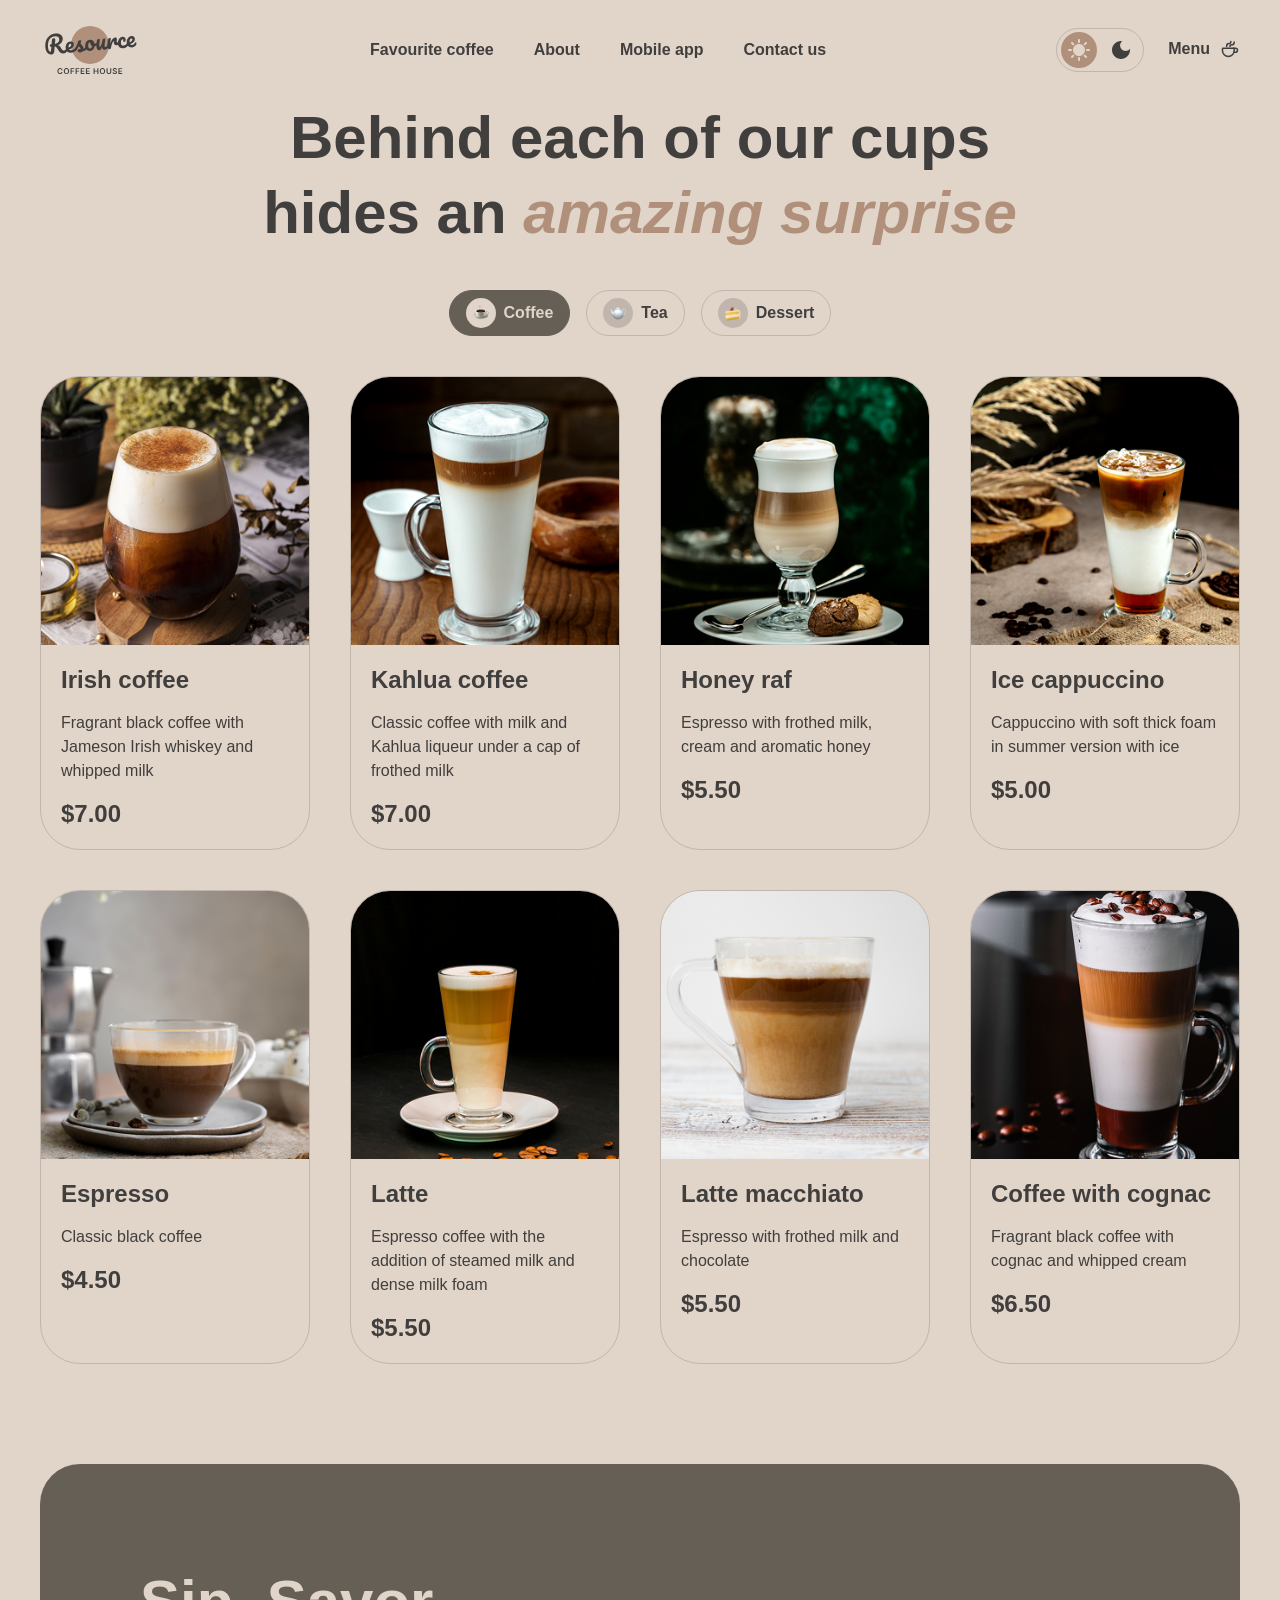
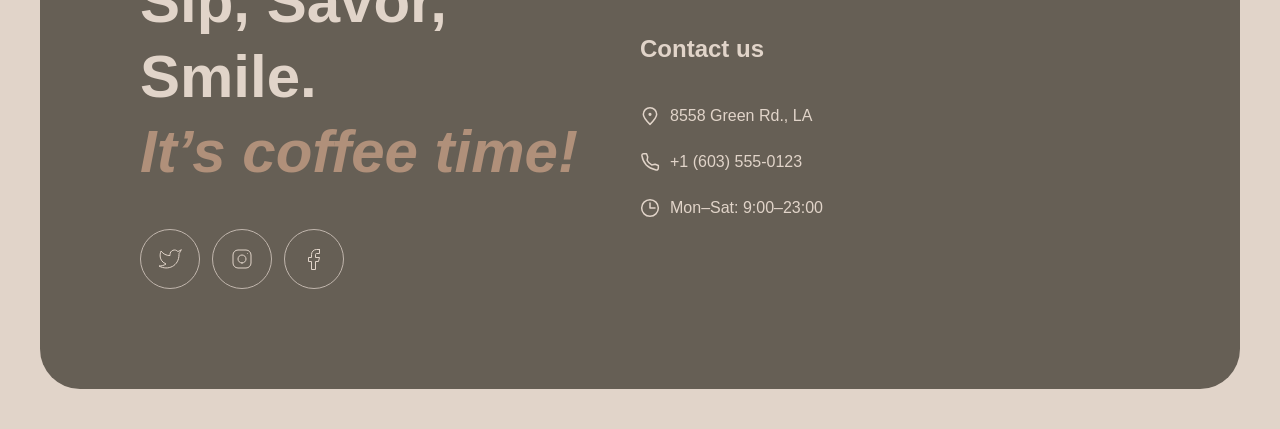
==== commit 90bb28bf: "fix: fix header on menu page" ====
--- a/catalog.html
+++ b/catalog.html
@@ -16,152 +16,237 @@
   </head>
   <body>
     <header class="header container">
-      <a href="index.html" class="header_logo">
-        <img
-          class="header_logo_light"
-          src="assets/header/logo-light.svg"
-          alt="Coffee House Logo"
-        />
-        <img
-          class="header_logo_dark"
-          src="assets/header/logo-dark.svg"
-          alt=""
-        />
-      </a>
-
-      <nav class="header_nav">
-        <ul class="header_nav_list">
-          <li class="header_nav_item">
-            <a href="index.html#favorite-coffee" class="header_nav_link"
-              >Favourite coffee</a
-            >
-          </li>
-          <li class="header_nav_item">
-            <a href="index.html#about" class="header_nav_link">About</a>
-          </li>
-          <li class="header_nav_item">
-            <a href="index.html#mobile-app" class="header_nav_link"
-              >Mobile app</a
-            >
-          </li>
-          <li class="header_nav_item">
-            <a href="index.html#contacts" class="header_nav_link">Contact us</a>
-          </li>
-        </ul>
-      </nav>
-
-      <div class="header_controls">
-        <div
-          class="header_theme_switcher"
-          role="radiogroup"
-          aria-label="Color theme"
-        >
+      <div class="header-container">
+        <a href="index.html" class="header_logo">
+          <img
+            class="header_logo_light"
+            src="assets/header/logo-light.svg"
+            alt="Coffee House Logo"
+          />
+          <img
+            class="header_logo_dark"
+            src="assets/header/logo-dark.svg"
+            alt=""
+          />
+        </a>
+
+        <nav class="header_nav">
+          <ul class="header_nav_list">
+            <li class="header_nav_item">
+              <a
+                href="index.html#favorite-coffee"
+                class="header_nav_link"
+                >Favourite coffee</a
+              >
+            </li>
+            <li class="header_nav_item">
+              <a href="index.html#about" class="header_nav_link">About</a>
+            </li>
+            <li class="header_nav_item">
+              <a
+                href="index.html#mobile-app"
+                class="header_nav_link"
+                >Mobile app</a
+              >
+            </li>
+            <li class="header_nav_item">
+              <a
+                href="index.html#contacts"
+                class="header_nav_link"
+                >Contact us</a
+              >
+            </li>
+          </ul>
+        </nav>
+
+        <div class="header_controls">
+          <div
+            class="header_theme_switcher"
+            role="radiogroup"
+            aria-label="Color theme"
+          >
+            <button
+              type="button"
+              role="radio"
+              aria-checked="true"
+              class="header_theme_switcher_btn light_theme_btn"
+              aria-label="Light theme"
+            >
+              <svg
+                width="22"
+                height="22"
+                viewBox="0 0 22 22"
+                fill="none"
+                xmlns="http://www.w3.org/2000/svg"
+              >
+                <path
+                  d="M10 3V1C10 0.45 10.45 0 11 0C11.55 0 12 0.45 12 1V3C12 3.55 11.55 4 11 4C10.45 4 10 3.55 10 3ZM17.36 6.05L18.77 4.63C19.16 4.24 19.16 3.61 18.77 3.22C18.38 2.83 17.75 2.83 17.36 3.22L15.95 4.64C15.56 5.03 15.56 5.66 15.95 6.05C16.34 6.44 16.97 6.44 17.36 6.05ZM21 10H19C18.45 10 18 10.45 18 11C18 11.55 18.45 12 19 12H21C21.55 12 22 11.55 22 11C22 10.45 21.55 10 21 10ZM11 18C10.45 18 10 18.45 10 19V21C10 21.55 10.45 22 11 22C11.55 22 12 21.55 12 21V19C12 18.45 11.55 18 11 18ZM4.64 6.05L3.22 4.64C2.83 4.25 2.83 3.61 3.22 3.23C3.61 2.85 4.25 2.84 4.63 3.23L6.04 4.64C6.43 5.03 6.43 5.67 6.04 6.05C5.65 6.43 5.02 6.44 4.64 6.05ZM15.95 15.95C15.56 16.34 15.56 16.98 15.95 17.36L17.36 18.77C17.75 19.16 18.39 19.16 18.77 18.77C19.16 18.38 19.16 17.74 18.77 17.36L17.36 15.95C16.98 15.56 16.34 15.56 15.95 15.95ZM1 12H3C3.55 12 4 11.55 4 11C4 10.45 3.55 10 3 10H1C0.45 10 0 10.45 0 11C0 11.55 0.45 12 1 12ZM4.64 18.78L6.05 17.37C6.44 16.98 6.44 16.34 6.05 15.96C5.66 15.58 5.02 15.57 4.64 15.96L3.23 17.37C2.84 17.76 2.84 18.4 3.23 18.78C3.61 19.17 4.25 19.17 4.64 18.78ZM11 5C7.69 5 5 7.69 5 11C5 14.31 7.69 17 11 17C14.31 17 17 14.31 17 11C17 7.69 14.31 5 11 5Z"
+                  fill="currentColor"
+                />
+              </svg>
+            </button>
+            <button
+              type="button"
+              role="radio"
+              aria-checked="false"
+              class="header_theme_switcher_btn dark_theme_btn"
+              aria-label="Dark theme"
+            >
+              <svg
+                width="18"
+                height="18"
+                viewBox="0 0 18 18"
+                fill="none"
+                xmlns="http://www.w3.org/2000/svg"
+              >
+                <path
+                  d="M9 0C4.03 0 0 4.03 0 9C0 13.97 4.03 18 9 18C13.97 18 18 13.97 18 9C18 8.54 17.96 8.08 17.9 7.64C16.92 9.01 15.32 9.9 13.5 9.9C10.52 9.9 8.1 7.48 8.1 4.5C8.1 2.69 8.99 1.08 10.36 0.0999999C9.92 0.0399999 9.46 0 9 0Z"
+                  fill="currentColor"
+                />
+              </svg>
+            </button>
+          </div>
+
+          <a href="catalog.html" class="header_menu_btn">
+            <span class="menu_btn_text">Menu</span>
+            <svg
+              xmlns="http://www.w3.org/2000/svg"
+              width="20"
+              height="20"
+              viewBox="0 0 20 20"
+              fill="none"
+            >
+              <path
+                d="M14.167 9.76667V11.6667C14.167 14.8883 11.5553 17.5 8.33366 17.5C5.112 17.5 2.50033 14.8883 2.50033 11.6667V9.76667C2.50033 9.4353 2.76896 9.16667 3.10033 9.16667H13.567C13.8984 9.16667 14.167 9.4353 14.167 9.76667Z"
+                stroke="currentColor"
+                stroke-width="1.5"
+                stroke-linecap="round"
+                stroke-linejoin="round"
+              />
+              <path
+                d="M10.0003 7.50008C10.0003 6.66675 10.5956 5.83341 11.786 5.83341C13.101 5.83341 14.167 4.76743 14.167 3.45246V2.91675"
+                stroke="currentColor"
+                stroke-width="1.5"
+                stroke-linecap="round"
+                stroke-linejoin="round"
+              />
+              <path
+                d="M6.66634 7.5V7.08333C6.66634 5.70262 7.78563 4.58333 9.16634 4.58333C10.0868 4.58333 10.833 3.83714 10.833 2.91667V2.5"
+                stroke="currentColor"
+                stroke-width="1.5"
+                stroke-linecap="round"
+                stroke-linejoin="round"
+              />
+              <path
+                d="M13.333 9.16675H15.4163C16.5669 9.16675 17.4997 10.0995 17.4997 11.2501C17.4997 12.4007 16.5669 13.3334 15.4163 13.3334H14.1663"
+                stroke="currentColor"
+                stroke-width="1.5"
+                stroke-linecap="round"
+                stroke-linejoin="round"
+              />
+            </svg>
+          </a>
+
           <button
             type="button"
-            role="radio"
-            aria-checked="true"
-            class="header_theme_switcher_btn light_theme_btn"
-            aria-label="Light theme"
+            class="header_burger_btn"
+            aria-label="Open menu"
           >
             <svg
-              width="22"
-              height="22"
-              viewBox="0 0 22 22"
+              width="42"
+              height="42"
+              viewBox="1 1 42 42"
               fill="none"
               xmlns="http://www.w3.org/2000/svg"
             >
               <path
-                d="M10 3V1C10 0.45 10.45 0 11 0C11.55 0 12 0.45 12 1V3C12 3.55 11.55 4 11 4C10.45 4 10 3.55 10 3ZM17.36 6.05L18.77 4.63C19.16 4.24 19.16 3.61 18.77 3.22C18.38 2.83 17.75 2.83 17.36 3.22L15.95 4.64C15.56 5.03 15.56 5.66 15.95 6.05C16.34 6.44 16.97 6.44 17.36 6.05ZM21 10H19C18.45 10 18 10.45 18 11C18 11.55 18.45 12 19 12H21C21.55 12 22 11.55 22 11C22 10.45 21.55 10 21 10ZM11 18C10.45 18 10 18.45 10 19V21C10 21.55 10.45 22 11 22C11.55 22 12 21.55 12 21V19C12 18.45 11.55 18 11 18ZM4.64 6.05L3.22 4.64C2.83 4.25 2.83 3.61 3.22 3.23C3.61 2.85 4.25 2.84 4.63 3.23L6.04 4.64C6.43 5.03 6.43 5.67 6.04 6.05C5.65 6.43 5.02 6.44 4.64 6.05ZM15.95 15.95C15.56 16.34 15.56 16.98 15.95 17.36L17.36 18.77C17.75 19.16 18.39 19.16 18.77 18.77C19.16 18.38 19.16 17.74 18.77 17.36L17.36 15.95C16.98 15.56 16.34 15.56 15.95 15.95ZM1 12H3C3.55 12 4 11.55 4 11C4 10.45 3.55 10 3 10H1C0.45 10 0 10.45 0 11C0 11.55 0.45 12 1 12ZM4.64 18.78L6.05 17.37C6.44 16.98 6.44 16.34 6.05 15.96C5.66 15.58 5.02 15.57 4.64 15.96L3.23 17.37C2.84 17.76 2.84 18.4 3.23 18.78C3.61 19.17 4.25 19.17 4.64 18.78ZM11 5C7.69 5 5 7.69 5 11C5 14.31 7.69 17 11 17C14.31 17 17 14.31 17 11C17 7.69 14.31 5 11 5Z"
-                fill="currentColor"
-              />
-            </svg>
-          </button>
-          <button
-            type="button"
-            role="radio"
-            aria-checked="false"
-            class="header_theme_switcher_btn dark_theme_btn"
-            aria-label="Dark theme"
-          >
-            <svg
-              width="18"
-              height="18"
-              viewBox="0 0 18 18"
-              fill="none"
-              xmlns="http://www.w3.org/2000/svg"
-            >
-              <path
-                d="M9 0C4.03 0 0 4.03 0 9C0 13.97 4.03 18 9 18C13.97 18 18 13.97 18 9C18 8.54 17.96 8.08 17.9 7.64C16.92 9.01 15.32 9.9 13.5 9.9C10.52 9.9 8.1 7.48 8.1 4.5C8.1 2.69 8.99 1.08 10.36 0.0999999C9.92 0.0399999 9.46 0 9 0Z"
-                fill="currentColor"
+                d="M14 18H30"
+                stroke="currentColor"
+                stroke-width="1.5"
+                stroke-linecap="round"
+                stroke-linejoin="round"
+              />
+              <path
+                d="M14 26H30"
+                stroke="currentColor"
+                stroke-width="1.5"
+                stroke-linecap="round"
+                stroke-linejoin="round"
               />
             </svg>
           </button>
         </div>
-
-        <a href="catalog.html" class="header_menu_btn">
-          <span class="menu_btn_text">Menu</span>
-          <svg
-            xmlns="http://www.w3.org/2000/svg"
-            width="20"
-            height="20"
-            viewBox="0 0 20 20"
-            fill="none"
-          >
-            <path
-              d="M14.167 9.76667V11.6667C14.167 14.8883 11.5553 17.5 8.33366 17.5C5.112 17.5 2.50033 14.8883 2.50033 11.6667V9.76667C2.50033 9.4353 2.76896 9.16667 3.10033 9.16667H13.567C13.8984 9.16667 14.167 9.4353 14.167 9.76667Z"
-              stroke="currentColor"
-              stroke-width="1.5"
-              stroke-linecap="round"
-              stroke-linejoin="round"
-            />
-            <path
-              d="M10.0003 7.50008C10.0003 6.66675 10.5956 5.83341 11.786 5.83341C13.101 5.83341 14.167 4.76743 14.167 3.45246V2.91675"
-              stroke="currentColor"
-              stroke-width="1.5"
-              stroke-linecap="round"
-              stroke-linejoin="round"
-            />
-            <path
-              d="M6.66634 7.5V7.08333C6.66634 5.70262 7.78563 4.58333 9.16634 4.58333C10.0868 4.58333 10.833 3.83714 10.833 2.91667V2.5"
-              stroke="currentColor"
-              stroke-width="1.5"
-              stroke-linecap="round"
-              stroke-linejoin="round"
-            />
-            <path
-              d="M13.333 9.16675H15.4163C16.5669 9.16675 17.4997 10.0995 17.4997 11.2501C17.4997 12.4007 16.5669 13.3334 15.4163 13.3334H14.1663"
-              stroke="currentColor"
-              stroke-width="1.5"
-              stroke-linecap="round"
-              stroke-linejoin="round"
-            />
-          </svg>
-        </a>
-
-        <button type="button" class="header_burger_btn" aria-label="Open menu">
-          <svg
-            width="42"
-            height="42"
-            viewBox="1 1 42 42"
-            fill="none"
-            xmlns="http://www.w3.org/2000/svg"
-          >
-            <path
-              d="M14 18H30"
-              stroke="currentColor"
-              stroke-width="1.5"
-              stroke-linecap="round"
-              stroke-linejoin="round"
-            />
-            <path
-              d="M14 26H30"
-              stroke="currentColor"
-              stroke-width="1.5"
-              stroke-linecap="round"
-              stroke-linejoin="round"
-            />
-          </svg>
-        </button>
+      </div>
+      <div class="mobile-menu">
+        <nav class="header_nav">
+          <ul class="header_nav_list">
+            <li class="header_nav_item">
+              <a
+                href="index.html#favorite-coffee"
+                class="header_nav_link"
+                >Favourite coffee</a
+              >
+            </li>
+            <li class="header_nav_item">
+              <a href="index.html#about" class="header_nav_link">About</a>
+            </li>
+            <li class="header_nav_item">
+              <a
+                href="index.html#mobile-app"
+                class="header_nav_link"
+                >Mobile app</a
+              >
+            </li>
+            <li class="header_nav_item">
+              <a
+                href="index.html#contacts"
+                class="header_nav_link"
+                >Contact us</a
+              >
+            </li>
+          </ul>
+        </nav>
+        <div class="header_controls">
+          <a href="catalog.html" class="header_menu_btn">
+            <span class="menu_btn_text">Menu</span>
+            <svg
+              xmlns="http://www.w3.org/2000/svg"
+              width="20"
+              height="20"
+              viewBox="0 0 20 20"
+              fill="none"
+            >
+              <path
+                d="M14.167 9.76667V11.6667C14.167 14.8883 11.5553 17.5 8.33366 17.5C5.112 17.5 2.50033 14.8883 2.50033 11.6667V9.76667C2.50033 9.4353 2.76896 9.16667 3.10033 9.16667H13.567C13.8984 9.16667 14.167 9.4353 14.167 9.76667Z"
+                stroke="currentColor"
+                stroke-width="1.5"
+                stroke-linecap="round"
+                stroke-linejoin="round"
+              />
+              <path
+                d="M10.0003 7.50008C10.0003 6.66675 10.5956 5.83341 11.786 5.83341C13.101 5.83341 14.167 4.76743 14.167 3.45246V2.91675"
+                stroke="currentColor"
+                stroke-width="1.5"
+                stroke-linecap="round"
+                stroke-linejoin="round"
+              />
+              <path
+                d="M6.66634 7.5V7.08333C6.66634 5.70262 7.78563 4.58333 9.16634 4.58333C10.0868 4.58333 10.833 3.83714 10.833 2.91667V2.5"
+                stroke="currentColor"
+                stroke-width="1.5"
+                stroke-linecap="round"
+                stroke-linejoin="round"
+              />
+              <path
+                d="M13.333 9.16675H15.4163C16.5669 9.16675 17.4997 10.0995 17.4997 11.2501C17.4997 12.4007 16.5669 13.3334 15.4163 13.3334H14.1663"
+                stroke="currentColor"
+                stroke-width="1.5"
+                stroke-linecap="round"
+                stroke-linejoin="round"
+              />
+            </svg>
+          </a>
+        </div>
       </div>
     </header>
 
